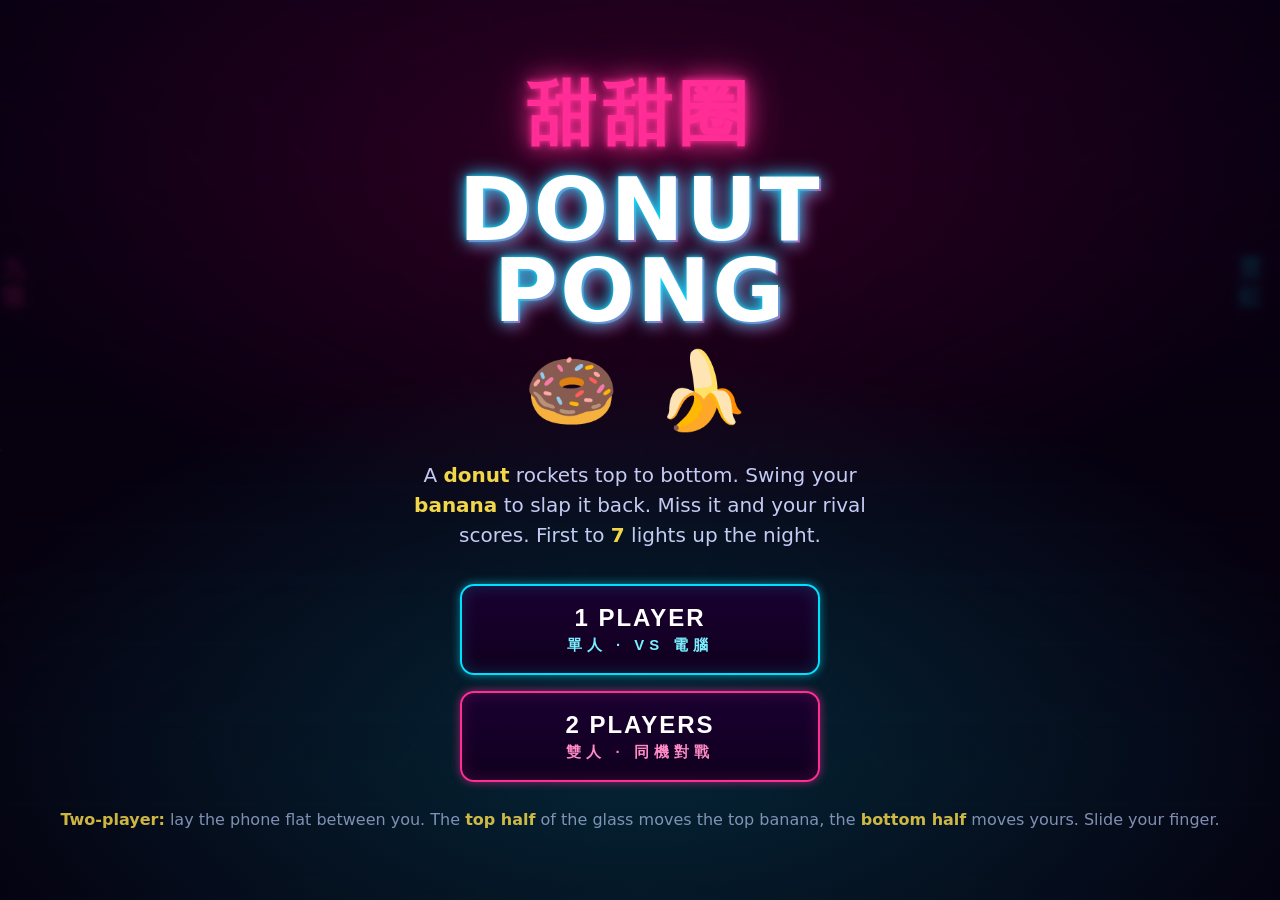
==== donut-pong.html @ 946ae88c "Add Donut Pong: neon two-player vertical Pong with banana paddles A glazed donut bounces top-to-bott" ====
<!DOCTYPE html>
<html lang="en">
<head>
<meta charset="UTF-8">
<meta name="viewport" content="width=device-width, initial-scale=1.0, maximum-scale=1.0, user-scalable=no, viewport-fit=cover">
<meta name="apple-mobile-web-app-capable" content="yes">
<meta name="mobile-web-app-capable" content="yes">
<meta name="theme-color" content="#0a0014">
<title>Donut Pong — 霓虹</title>
<style>
  * { margin: 0; padding: 0; box-sizing: border-box; -webkit-tap-highlight-color: transparent; }
  html, body {
    height: 100%;
    overflow: hidden;
    background: #06000f;
    font-family: "Trebuchet MS", "Segoe UI", system-ui, sans-serif;
    overscroll-behavior: none;
    touch-action: none;
    user-select: none;
    -webkit-user-select: none;
    color: #fdf0ff;
  }
  #wrap { position: fixed; inset: 0; display: flex; align-items: center; justify-content: center; }
  canvas { display: block; width: 100%; height: 100%; touch-action: none; }

  /* CRT scanline + vignette skin over everything */
  #crt {
    pointer-events: none;
    position: fixed; inset: 0; z-index: 5;
    background:
      repeating-linear-gradient(0deg, rgba(0,0,0,0.16) 0px, rgba(0,0,0,0.16) 1px, transparent 2px, transparent 3px),
      radial-gradient(120% 90% at 50% 50%, transparent 55%, rgba(0,0,0,0.55) 100%);
    mix-blend-mode: multiply;
    opacity: 0.7;
  }

  /* Overlay screens */
  .screen {
    position: fixed; inset: 0; z-index: 10;
    display: flex; flex-direction: column; align-items: center; justify-content: center;
    text-align: center; padding: 28px;
    background:
      radial-gradient(80% 60% at 50% 18%, rgba(255,0,128,0.16), transparent 70%),
      radial-gradient(80% 60% at 50% 82%, rgba(0,225,255,0.16), transparent 70%),
      rgba(6,0,15,0.86);
    backdrop-filter: blur(3px);
  }
  .screen.hidden { display: none; }

  .kanji {
    font-size: clamp(34px, 9vw, 70px);
    font-weight: 900;
    letter-spacing: 6px;
    color: #ff2d95;
    text-shadow: 0 0 6px #ff2d95, 0 0 22px #ff2d95, 0 0 44px rgba(255,45,149,0.6);
  }
  .title {
    margin-top: 8px;
    font-size: clamp(40px, 13vw, 88px);
    font-weight: 900; line-height: 0.92; letter-spacing: 2px;
    color: #fff;
    text-shadow:
      0 0 4px #00e1ff, 0 0 18px #00e1ff,
      2px 2px 0 #ff2d95, 4px 4px 18px rgba(255,45,149,0.7);
  }
  .sub {
    margin-top: 20px; max-width: 460px;
    font-size: clamp(15px, 4.4vw, 20px); line-height: 1.5;
    color: #cfd6ff; opacity: 0.95;
  }
  .sub b { color: #ffe14d; font-weight: 700; }
  .emojis { font-size: clamp(40px, 13vw, 76px); margin: 14px 0 4px; letter-spacing: 6px; }

  .btnrow { display: flex; flex-direction: column; gap: 16px; margin-top: 34px; width: min(86vw, 360px); }
  .btn {
    position: relative;
    background: linear-gradient(180deg, #1a0030, #10001f);
    color: #fff;
    border: 2px solid #ff2d95;
    border-radius: 14px;
    padding: 18px 24px;
    font-size: clamp(18px, 5.4vw, 24px);
    font-weight: 800; letter-spacing: 2px; text-transform: uppercase;
    cursor: pointer;
    box-shadow: 0 0 10px rgba(255,45,149,0.55), inset 0 0 16px rgba(255,45,149,0.18);
    transition: transform .06s ease, box-shadow .15s ease;
  }
  .btn .zh { display: block; font-size: 0.62em; letter-spacing: 5px; color: #ff8ac6; margin-top: 4px; font-weight: 700; }
  .btn.cyan { border-color: #00e1ff; box-shadow: 0 0 10px rgba(0,225,255,0.55), inset 0 0 16px rgba(0,225,255,0.18); }
  .btn.cyan .zh { color: #7af0ff; }
  .btn:active { transform: translateY(3px) scale(0.99); }
  .small { margin-top: 26px; font-size: clamp(13px, 3.6vw, 16px); color: #9fb0d8; opacity: 0.8; line-height: 1.5; }
  .small b { color: #ffe14d; }

  .winner { font-size: clamp(48px, 16vw, 110px); font-weight: 900; line-height: 1; }
  .winner.pink { color: #ff2d95; text-shadow: 0 0 6px #ff2d95, 0 0 30px #ff2d95; }
  .winner.cyan { color: #00e1ff; text-shadow: 0 0 6px #00e1ff, 0 0 30px #00e1ff; }
  .label { font-size: clamp(14px, 4vw, 18px); letter-spacing: 4px; text-transform: uppercase; color: #cfd6ff; margin-bottom: 8px; }
</style>
</head>
<body>
<div id="wrap"><canvas id="game"></canvas></div>
<div id="crt"></div>

<!-- Start screen -->
<div id="startScreen" class="screen">
  <div class="kanji">甜甜圈</div>
  <div class="title">DONUT<br>PONG</div>
  <div class="emojis">🍩&nbsp;🍌</div>
  <div class="sub">
    A <b>donut</b> rockets top to bottom. Swing your <b>banana</b> to slap it back.
    Miss it and your rival scores. First to <b>7</b> lights up the night.
  </div>
  <div class="btnrow">
    <button class="btn cyan" id="btnOne">1 Player<span class="zh">單人 · vs 電腦</span></button>
    <button class="btn" id="btnTwo">2 Players<span class="zh">雙人 · 同機對戰</span></button>
  </div>
  <div class="small">
    <b>Two-player:</b> lay the phone flat between you. The <b>top half</b> of the
    glass moves the top banana, the <b>bottom half</b> moves yours. Slide your finger.
  </div>
</div>

<!-- Game over screen -->
<div id="overScreen" class="screen hidden">
  <div class="label" id="overLabel">Winner</div>
  <div class="kanji" id="overKanji">勝</div>
  <div class="winner pink" id="overWinner">P1</div>
  <div class="sub" id="overScore">7 — 3</div>
  <div class="btnrow">
    <button class="btn cyan" id="btnAgain">Rematch<span class="zh">再來一局</span></button>
    <button class="btn" id="btnMenu">Menu<span class="zh">返回</span></button>
  </div>
</div>

<script>
(function () {
  "use strict";

  const canvas = document.getElementById("game");
  const ctx = canvas.getContext("2d");

  const startScreen = document.getElementById("startScreen");
  const overScreen  = document.getElementById("overScreen");
  const btnOne   = document.getElementById("btnOne");
  const btnTwo   = document.getElementById("btnTwo");
  const btnAgain = document.getElementById("btnAgain");
  const btnMenu  = document.getElementById("btnMenu");
  const overLabel  = document.getElementById("overLabel");
  const overKanji  = document.getElementById("overKanji");
  const overWinner = document.getElementById("overWinner");
  const overScore  = document.getElementById("overScore");

  // ---- World ----------------------------------------------------------------
  let W = 0, H = 0, DPR = 1;
  function resize() {
    DPR = Math.min(window.devicePixelRatio || 1, 2.5);
    W = window.innerWidth; H = window.innerHeight;
    canvas.width  = Math.floor(W * DPR);
    canvas.height = Math.floor(H * DPR);
    ctx.setTransform(DPR, 0, 0, DPR, 0, 0);
  }
  window.addEventListener("resize", resize);
  resize();

  const WIN_SCORE = 7;
  // top player = index 0 (cyan), bottom player = index 1 (pink, also human in 1P)
  const TOP = 0, BOT = 1;
  const PINK = "#ff2d95", CYAN = "#00e1ff", GOLD = "#ffe14d";

  let mode = "two";        // "one" (vs CPU) or "two"
  let state = "menu";      // menu | play | point | over
  let scores = [0, 0];

  // Paddle (banana) geometry, in px
  function paddleW() { return Math.max(96, Math.min(W * 0.34, 200)); }
  const PADDLE_THICK = 20;
  const EDGE = 0.085;      // banana center sits this fraction in from each end

  const banana = [
    { x: 0, y: 0, tx: 0 },   // TOP
    { x: 0, y: 0, tx: 0 },   // BOT
  ];

  // Donut
  const donut = { x: 0, y: 0, vx: 0, vy: 0, r: 0, spin: 0, glaze: 0 };

  function donutR() { return Math.max(20, Math.min(W * 0.075, 40)); }

  function resetPositions() {
    banana[TOP].y = H * EDGE;
    banana[BOT].y = H * (1 - EDGE);
    banana[TOP].x = banana[TOP].tx = W / 2;
    banana[BOT].x = banana[BOT].tx = W / 2;
  }

  function serve(towardBottom) {
    donut.r = donutR();
    donut.x = W / 2;
    donut.y = H / 2;
    const speed = Math.min(W, H) * 0.011;
    const ang = (Math.random() * 0.7 - 0.35); // spread off-vertical
    donut.vx = Math.sin(ang) * speed;
    donut.vy = (towardBottom ? 1 : -1) * Math.cos(ang) * speed;
    donut.spin = 0;
    donut.glaze = Math.random() * Math.PI * 2;
  }

  function newGame(m) {
    mode = m;
    scores = [0, 0];
    resetPositions();
    serve(Math.random() < 0.5);
    state = "play";
    startScreen.classList.add("hidden");
    overScreen.classList.add("hidden");
  }

  // ---- Touch: split the glass into two control zones ------------------------
  // Each active touch is bound to the half it began in; that half's banana
  // tracks the touch's x. This is what turns the phone into a 2-player console.
  const owners = { [TOP]: null, [BOT]: null }; // touch identifier per half

  function half(y) { return y < H / 2 ? TOP : BOT; }

  function onStart(e) {
    if (state === "menu" || state === "over") return;
    e.preventDefault();
    for (const t of e.changedTouches) {
      const y = t.clientY;
      let h = half(y);
      // In 1-player mode the top banana is the CPU; route every touch to BOT.
      if (mode === "one") h = BOT;
      if (owners[h] === null) {
        owners[h] = t.identifier;
        banana[h].tx = clampPaddle(t.clientX);
      }
    }
  }
  function onMove(e) {
    if (state === "menu" || state === "over") return;
    e.preventDefault();
    for (const t of e.changedTouches) {
      for (const h of [TOP, BOT]) {
        if (owners[h] === t.identifier) banana[h].tx = clampPaddle(t.clientX);
      }
    }
  }
  function onEnd(e) {
    for (const t of e.changedTouches) {
      for (const h of [TOP, BOT]) {
        if (owners[h] === t.identifier) owners[h] = null;
      }
    }
  }
  function clampPaddle(x) {
    const hw = paddleW() / 2;
    return Math.max(hw, Math.min(W - hw, x));
  }

  canvas.addEventListener("touchstart", onStart, { passive: false });
  canvas.addEventListener("touchmove",  onMove,  { passive: false });
  canvas.addEventListener("touchend",   onEnd,   { passive: false });
  canvas.addEventListener("touchcancel",onEnd,   { passive: false });

  // Mouse fallback (desktop): drag controls the bottom banana.
  let mouseDown = false;
  canvas.addEventListener("mousedown", (e) => {
    if (state !== "play" && state !== "point") return;
    mouseDown = true; banana[BOT].tx = clampPaddle(e.clientX);
  });
  window.addEventListener("mousemove", (e) => {
    if (mouseDown) banana[BOT].tx = clampPaddle(e.clientX);
  });
  window.addEventListener("mouseup", () => { mouseDown = false; });

  // ---- Buttons --------------------------------------------------------------
  btnOne.addEventListener("click", () => newGame("one"));
  btnTwo.addEventListener("click", () => newGame("two"));
  btnAgain.addEventListener("click", () => newGame(mode));
  btnMenu.addEventListener("click", () => {
    state = "menu";
    overScreen.classList.add("hidden");
    startScreen.classList.remove("hidden");
  });

  // ---- Effects --------------------------------------------------------------
  const sparks = [];
  function burst(x, y, color, n) {
    for (let i = 0; i < n; i++) {
      const a = Math.random() * Math.PI * 2;
      const s = 1 + Math.random() * 4;
      sparks.push({ x, y, vx: Math.cos(a) * s, vy: Math.sin(a) * s, life: 1, color });
    }
  }
  let flash = null; // { text, x, y, life, color }
  let shake = 0;

  // ---- Update ---------------------------------------------------------------
  let pointDelay = 0;

  function cpuThink() {
    // Top banana chases the donut when it's heading up; rests near center otherwise.
    const targetX = donut.vy < 0 ? donut.x + donut.vx * 6 : W / 2;
    const ease = 0.085;             // imperfect → beatable
    const jitter = (Math.random() - 0.5) * 6;
    banana[TOP].tx = clampPaddle(banana[TOP].tx + (targetX + jitter - banana[TOP].tx) * ease);
  }

  function reflect(side) {
    const b = banana[side];
    const hw = paddleW() / 2;
    const off = (donut.x - b.x) / hw;          // -1..1 across the banana
    const speed = Math.hypot(donut.vx, donut.vy) * 1.045; // ramp up each volley
    // The banana's curve throws the donut: edges angle it more.
    const angle = off * 0.95;                  // up to ~54° off straight
    const dir = side === TOP ? 1 : -1;         // send away from this banana
    donut.vx = Math.sin(angle) * speed + (b.x - b.lastX || 0) * 0.12;
    donut.vy = dir * Math.abs(Math.cos(angle) * speed);
    const cap = Math.min(W, H) * 0.03;
    const sp = Math.hypot(donut.vx, donut.vy);
    if (sp > cap) { donut.vx *= cap / sp; donut.vy *= cap / sp; }
    burst(donut.x, donut.y, side === TOP ? CYAN : PINK, 16);
    shake = 7;
  }

  function point(scorer) {
    scores[scorer]++;
    const col = scorer === TOP ? CYAN : PINK;
    burst(donut.x, donut.y, col, 40);
    shake = 12;
    if (scores[scorer] >= WIN_SCORE) { gameOver(scorer); return; }
    state = "point";
    pointDelay = 45;
  }

  function gameOver(winner) {
    state = "over";
    const cpuLoss = (mode === "one" && winner === TOP);
    overLabel.textContent = mode === "one"
      ? (winner === BOT ? "You win" : "Computer wins")
      : "Winner";
    overKanji.textContent = "勝";
    overWinner.className = "winner " + (winner === TOP ? "cyan" : "pink");
    overWinner.textContent = mode === "one"
      ? (winner === BOT ? "YOU" : "CPU")
      : (winner === TOP ? "TOP" : "BOTTOM");
    overScore.textContent = scores[BOT] + " — " + scores[TOP];
    overKanji.style.color = winner === TOP ? CYAN : PINK;
    overKanji.style.textShadow = "0 0 6px " + (winner === TOP ? CYAN : PINK) +
      ", 0 0 30px " + (winner === TOP ? CYAN : PINK);
    setTimeout(() => overScreen.classList.remove("hidden"), 350);
  }

  function update() {
    if (mode === "one" && (state === "play" || state === "point")) cpuThink();

    // smooth banana motion toward target
    for (const b of banana) {
      b.lastX = b.x;
      b.x += (b.tx - b.x) * 0.5;
    }

    if (state === "point") {
      if (--pointDelay <= 0) { serve(Math.random() < 0.5); state = "play"; }
    }

    if (state !== "play") return;

    donut.x += donut.vx;
    donut.y += donut.vy;
    donut.spin += donut.vx * 0.02 + 0.04;

    // side walls
    if (donut.x - donut.r < 0) { donut.x = donut.r; donut.vx = Math.abs(donut.vx); burst(0, donut.y, GOLD, 6); }
    if (donut.x + donut.r > W) { donut.x = W - donut.r; donut.vx = -Math.abs(donut.vx); burst(W, donut.y, GOLD, 6); }

    const hw = paddleW() / 2;

    // top banana
    const tb = banana[TOP];
    if (donut.vy < 0 && donut.y - donut.r <= tb.y + PADDLE_THICK / 2 && donut.y > tb.y - PADDLE_THICK) {
      if (Math.abs(donut.x - tb.x) <= hw + donut.r * 0.6) {
        donut.y = tb.y + PADDLE_THICK / 2 + donut.r; reflect(TOP);
      }
    }
    // bottom banana
    const bb = banana[BOT];
    if (donut.vy > 0 && donut.y + donut.r >= bb.y - PADDLE_THICK / 2 && donut.y < bb.y + PADDLE_THICK) {
      if (Math.abs(donut.x - bb.x) <= hw + donut.r * 0.6) {
        donut.y = bb.y - PADDLE_THICK / 2 - donut.r; reflect(BOT);
      }
    }

    // scoring (donut leaves the field)
    if (donut.y - donut.r > H) point(TOP);     // bottom missed → top scores
    else if (donut.y + donut.r < 0) point(BOT); // top missed → bottom scores

    // sparks
    for (let i = sparks.length - 1; i >= 0; i--) {
      const s = sparks[i];
      s.x += s.vx; s.y += s.vy; s.vy += 0.06; s.life -= 0.03;
      if (s.life <= 0) sparks.splice(i, 1);
    }
    if (shake > 0) shake *= 0.85;
    if (shake < 0.3) shake = 0;
  }

  // ---- Draw -----------------------------------------------------------------
  function drawBackground() {
    // deep dusk gradient: magenta up top, cyan down low
    const g = ctx.createLinearGradient(0, 0, 0, H);
    g.addColorStop(0, "#1a0030");
    g.addColorStop(0.5, "#0a0018");
    g.addColorStop(1, "#001824");
    ctx.fillStyle = g; ctx.fillRect(0, 0, W, H);

    // perspective neon grid receding to the horizon at mid-court
    ctx.save();
    ctx.globalAlpha = 0.22;
    ctx.strokeStyle = "#ff2d95"; ctx.lineWidth = 1;
    const midY = H / 2;
    // verticals fanning out from center
    for (let i = -10; i <= 10; i++) {
      ctx.beginPath();
      ctx.moveTo(W / 2 + i * (W / 8), 0);
      ctx.lineTo(W / 2 + i * 22, midY);
      ctx.moveTo(W / 2 + i * (W / 8), H);
      ctx.lineTo(W / 2 + i * 22, midY);
      ctx.stroke();
    }
    ctx.strokeStyle = "#00e1ff";
    for (let i = 1; i <= 8; i++) {
      const f = i / 8;
      const yTop = midY - Math.pow(f, 1.8) * midY;
      const yBot = midY + Math.pow(f, 1.8) * midY;
      ctx.beginPath(); ctx.moveTo(0, yTop); ctx.lineTo(W, yTop); ctx.stroke();
      ctx.beginPath(); ctx.moveTo(0, yBot); ctx.lineTo(W, yBot); ctx.stroke();
    }
    ctx.restore();

    // center "net" line glow
    ctx.save();
    ctx.globalAlpha = 0.6; ctx.strokeStyle = GOLD; ctx.lineWidth = 1.5;
    ctx.setLineDash([2, 14]); ctx.shadowColor = GOLD; ctx.shadowBlur = 10;
    ctx.beginPath(); ctx.moveTo(0, midY); ctx.lineTo(W, midY); ctx.stroke();
    ctx.restore();
    ctx.setLineDash([]);

    // vertical neon signage on the edges (Kowloon flavor)
    drawSign(14, "九龍", PINK);
    drawSign(W - 30, "霓虹", CYAN);
  }

  function drawSign(x, text, color) {
    ctx.save();
    ctx.font = "700 22px 'Trebuchet MS', sans-serif";
    ctx.textAlign = "center"; ctx.textBaseline = "middle";
    ctx.shadowColor = color; ctx.shadowBlur = 14; ctx.fillStyle = color;
    ctx.globalAlpha = 0.85;
    const chars = [...text];
    chars.forEach((c, i) => ctx.fillText(c, x, H * 0.30 + i * 28));
    ctx.restore();
  }

  function drawScores() {
    ctx.save();
    ctx.textAlign = "center"; ctx.textBaseline = "middle";
    // Top score rendered upside-down for the player across the table.
    ctx.save();
    ctx.translate(W / 2, H * 0.36); ctx.rotate(Math.PI);
    neonText(String(scores[TOP]), 0, 0, CYAN, Math.min(W * 0.26, 150));
    ctx.restore();
    // Bottom score, upright.
    neonText(String(scores[BOT]), W / 2, H * 0.64, PINK, Math.min(W * 0.26, 150));
    ctx.restore();
  }

  function neonText(t, x, y, color, size) {
    ctx.save();
    ctx.font = "900 " + size + "px 'Trebuchet MS', sans-serif";
    ctx.textAlign = "center"; ctx.textBaseline = "middle";
    ctx.globalAlpha = 0.18; ctx.fillStyle = color;
    ctx.shadowColor = color; ctx.shadowBlur = 24; ctx.fillText(t, x, y);
    ctx.globalAlpha = 0.9; ctx.lineWidth = 2; ctx.strokeStyle = color;
    ctx.shadowBlur = 16; ctx.strokeText(t, x, y);
    ctx.restore();
  }

  function drawBanana(b, color, faceUp) {
    const hw = paddleW() / 2;
    ctx.save();
    ctx.translate(b.x, b.y);
    // a banana = a fat neon crescent. faceUp: curve opens toward the donut field.
    const bend = faceUp ? -1 : 1;
    ctx.shadowColor = color; ctx.shadowBlur = 22;
    ctx.lineCap = "round";
    // outer glow stroke (banana body)
    ctx.strokeStyle = color; ctx.lineWidth = PADDLE_THICK;
    ctx.beginPath();
    ctx.moveTo(-hw, 0);
    ctx.quadraticCurveTo(0, bend * PADDLE_THICK * 1.5, hw, 0);
    ctx.stroke();
    // bright inner fill (the fruit's pale core)
    ctx.shadowBlur = 0;
    ctx.strokeStyle = "rgba(255,255,255,0.85)"; ctx.lineWidth = PADDLE_THICK * 0.34;
    ctx.beginPath();
    ctx.moveTo(-hw + 6, 0);
    ctx.quadraticCurveTo(0, bend * PADDLE_THICK * 1.3, hw - 6, 0);
    ctx.stroke();
    // little stem nub on one end
    ctx.fillStyle = color; ctx.shadowColor = color; ctx.shadowBlur = 14;
    ctx.beginPath();
    ctx.arc(-hw, 0, PADDLE_THICK * 0.5, 0, Math.PI * 2); ctx.fill();
    ctx.restore();
  }

  function drawDonut() {
    const r = donut.r;
    ctx.save();
    ctx.translate(donut.x, donut.y);
    ctx.rotate(donut.spin);
    // glow
    ctx.shadowColor = "#ff7ad1"; ctx.shadowBlur = 30;
    // dough ring
    ctx.lineWidth = r * 0.85;
    ctx.strokeStyle = "#d98a3c";
    ctx.beginPath(); ctx.arc(0, 0, r * 0.62, 0, Math.PI * 2); ctx.stroke();
    // pink glaze, slightly offset blob edge
    ctx.shadowBlur = 22; ctx.shadowColor = "#ff2d95";
    ctx.lineWidth = r * 0.5;
    ctx.strokeStyle = "#ff5db1";
    ctx.beginPath();
    for (let a = 0; a <= Math.PI * 2 + 0.01; a += Math.PI / 12) {
      const wob = r * 0.62 + Math.sin(a * 3 + donut.glaze) * r * 0.05;
      const px = Math.cos(a) * wob, py = Math.sin(a) * wob;
      if (a === 0) ctx.moveTo(px, py); else ctx.lineTo(px, py);
    }
    ctx.stroke();
    // sprinkles
    ctx.shadowBlur = 0;
    const sprinkleColors = ["#00e1ff", "#ffe14d", "#fff", "#7dff9e"];
    for (let i = 0; i < 9; i++) {
      const a = (i / 9) * Math.PI * 2 + 0.4;
      const rr = r * 0.62 + Math.sin(i * 2) * r * 0.04;
      ctx.save();
      ctx.translate(Math.cos(a) * rr, Math.sin(a) * rr);
      ctx.rotate(a * 2);
      ctx.fillStyle = sprinkleColors[i % sprinkleColors.length];
      ctx.fillRect(-r * 0.04, -r * 0.12, r * 0.08, r * 0.24);
      ctx.restore();
    }
    // hole shadow
    ctx.globalCompositeOperation = "destination-out";
    ctx.beginPath(); ctx.arc(0, 0, r * 0.28, 0, Math.PI * 2); ctx.fill();
    ctx.restore();
  }

  function drawSparks() {
    for (const s of sparks) {
      ctx.save();
      ctx.globalAlpha = Math.max(0, s.life);
      ctx.fillStyle = s.color; ctx.shadowColor = s.color; ctx.shadowBlur = 10;
      ctx.beginPath(); ctx.arc(s.x, s.y, 2.5, 0, Math.PI * 2); ctx.fill();
      ctx.restore();
    }
  }

  function draw() {
    ctx.save();
    if (shake > 0) ctx.translate((Math.random() - 0.5) * shake, (Math.random() - 0.5) * shake);
    drawBackground();
    drawScores();
    drawSparks();
    if (state === "play" || state === "point") {
      drawBanana(banana[TOP], CYAN, true);
      drawBanana(banana[BOT], PINK, false);
      if (state === "play") drawDonut();
    }
    ctx.restore();
  }

  // ---- Loop -----------------------------------------------------------------
  function frame() {
    if (state === "play" || state === "point") update();
    else { // keep sparks alive on menus for ambiance
      for (let i = sparks.length - 1; i >= 0; i--) {
        const s = sparks[i]; s.x += s.vx; s.y += s.vy; s.vy += 0.06; s.life -= 0.03;
        if (s.life <= 0) sparks.splice(i, 1);
      }
    }
    if (state !== "menu") draw();
    else { ctx.save(); drawBackground(); ctx.restore(); }
    requestAnimationFrame(frame);
  }

  resetPositions();
  frame();
})();
</script>
</body>
</html>
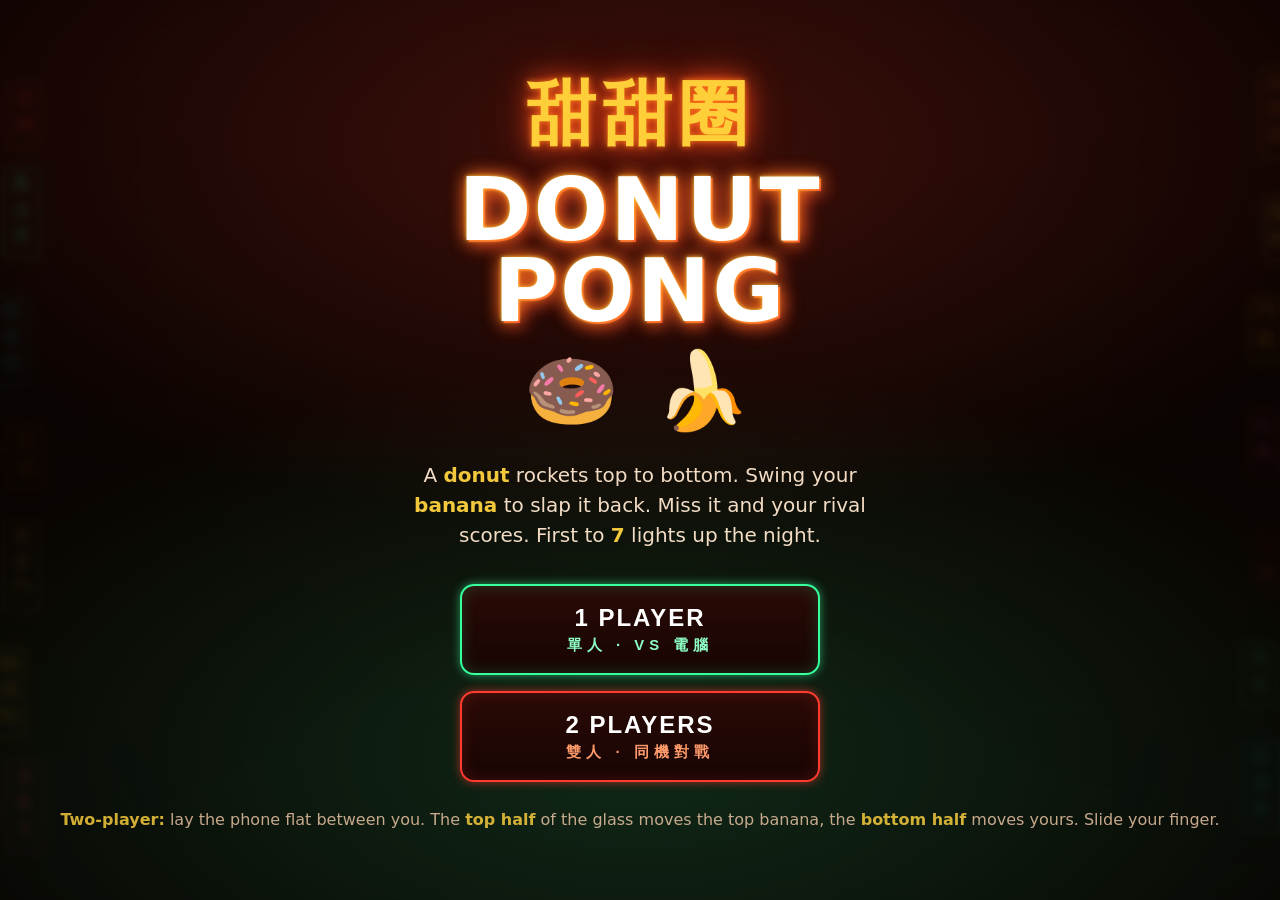
==== commit fa57a601: "Donut Pong: warm Kowloon neon, emoji bananas, CPU that whiffs - Repaint to 1970s Hong Kong palette: " ====
--- a/donut-pong.html
+++ b/donut-pong.html
@@ -12,13 +12,13 @@
   html, body {
     height: 100%;
     overflow: hidden;
-    background: #06000f;
+    background: #0c0402;
     font-family: "Trebuchet MS", "Segoe UI", system-ui, sans-serif;
     overscroll-behavior: none;
     touch-action: none;
     user-select: none;
     -webkit-user-select: none;
-    color: #fdf0ff;
+    color: #fff3e6;
   }
   #wrap { position: fixed; inset: 0; display: flex; align-items: center; justify-content: center; }
   canvas { display: block; width: 100%; height: 100%; touch-action: none; }
@@ -40,9 +40,9 @@
     display: flex; flex-direction: column; align-items: center; justify-content: center;
     text-align: center; padding: 28px;
     background:
-      radial-gradient(80% 60% at 50% 18%, rgba(255,0,128,0.16), transparent 70%),
-      radial-gradient(80% 60% at 50% 82%, rgba(0,225,255,0.16), transparent 70%),
-      rgba(6,0,15,0.86);
+      radial-gradient(85% 60% at 50% 16%, rgba(255,59,47,0.20), transparent 72%),
+      radial-gradient(85% 60% at 50% 84%, rgba(54,255,155,0.14), transparent 72%),
+      rgba(10,4,2,0.88);
     backdrop-filter: blur(3px);
   }
   .screen.hidden { display: none; }
@@ -51,8 +51,8 @@
     font-size: clamp(34px, 9vw, 70px);
     font-weight: 900;
     letter-spacing: 6px;
-    color: #ff2d95;
-    text-shadow: 0 0 6px #ff2d95, 0 0 22px #ff2d95, 0 0 44px rgba(255,45,149,0.6);
+    color: #ffcf3a;
+    text-shadow: 0 0 6px #ff7a1a, 0 0 22px #ff4d1a, 0 0 44px rgba(255,60,20,0.6);
   }
   .title {
     margin-top: 8px;
@@ -60,42 +60,42 @@
     font-weight: 900; line-height: 0.92; letter-spacing: 2px;
     color: #fff;
     text-shadow:
-      0 0 4px #00e1ff, 0 0 18px #00e1ff,
-      2px 2px 0 #ff2d95, 4px 4px 18px rgba(255,45,149,0.7);
+      0 0 4px #ffd23f, 0 0 18px #ff7a1a,
+      2px 2px 0 #ff3b2f, 4px 4px 20px rgba(255,59,47,0.75);
   }
   .sub {
     margin-top: 20px; max-width: 460px;
     font-size: clamp(15px, 4.4vw, 20px); line-height: 1.5;
-    color: #cfd6ff; opacity: 0.95;
-  }
-  .sub b { color: #ffe14d; font-weight: 700; }
+    color: #ffe7cf; opacity: 0.95;
+  }
+  .sub b { color: #ffd23f; font-weight: 700; }
   .emojis { font-size: clamp(40px, 13vw, 76px); margin: 14px 0 4px; letter-spacing: 6px; }
 
   .btnrow { display: flex; flex-direction: column; gap: 16px; margin-top: 34px; width: min(86vw, 360px); }
   .btn {
     position: relative;
-    background: linear-gradient(180deg, #1a0030, #10001f);
+    background: linear-gradient(180deg, #2a0a06, #170503);
     color: #fff;
-    border: 2px solid #ff2d95;
+    border: 2px solid #ff3b2f;
     border-radius: 14px;
     padding: 18px 24px;
     font-size: clamp(18px, 5.4vw, 24px);
     font-weight: 800; letter-spacing: 2px; text-transform: uppercase;
     cursor: pointer;
-    box-shadow: 0 0 10px rgba(255,45,149,0.55), inset 0 0 16px rgba(255,45,149,0.18);
+    box-shadow: 0 0 10px rgba(255,59,47,0.6), inset 0 0 16px rgba(255,59,47,0.18);
     transition: transform .06s ease, box-shadow .15s ease;
   }
-  .btn .zh { display: block; font-size: 0.62em; letter-spacing: 5px; color: #ff8ac6; margin-top: 4px; font-weight: 700; }
-  .btn.cyan { border-color: #00e1ff; box-shadow: 0 0 10px rgba(0,225,255,0.55), inset 0 0 16px rgba(0,225,255,0.18); }
-  .btn.cyan .zh { color: #7af0ff; }
+  .btn .zh { display: block; font-size: 0.62em; letter-spacing: 5px; color: #ff9b6b; margin-top: 4px; font-weight: 700; }
+  .btn.cyan { border-color: #36ff9b; box-shadow: 0 0 10px rgba(54,255,155,0.55), inset 0 0 16px rgba(54,255,155,0.18); }
+  .btn.cyan .zh { color: #8effc6; }
   .btn:active { transform: translateY(3px) scale(0.99); }
-  .small { margin-top: 26px; font-size: clamp(13px, 3.6vw, 16px); color: #9fb0d8; opacity: 0.8; line-height: 1.5; }
-  .small b { color: #ffe14d; }
+  .small { margin-top: 26px; font-size: clamp(13px, 3.6vw, 16px); color: #f0c9a8; opacity: 0.82; line-height: 1.5; }
+  .small b { color: #ffd23f; }
 
   .winner { font-size: clamp(48px, 16vw, 110px); font-weight: 900; line-height: 1; }
-  .winner.pink { color: #ff2d95; text-shadow: 0 0 6px #ff2d95, 0 0 30px #ff2d95; }
-  .winner.cyan { color: #00e1ff; text-shadow: 0 0 6px #00e1ff, 0 0 30px #00e1ff; }
-  .label { font-size: clamp(14px, 4vw, 18px); letter-spacing: 4px; text-transform: uppercase; color: #cfd6ff; margin-bottom: 8px; }
+  .winner.pink { color: #36ff9b; text-shadow: 0 0 6px #36ff9b, 0 0 30px #36ff9b; }
+  .winner.cyan { color: #ff3b2f; text-shadow: 0 0 6px #ff3b2f, 0 0 30px #ff3b2f; }
+  .label { font-size: clamp(14px, 4vw, 18px); letter-spacing: 4px; text-transform: uppercase; color: #ffe7cf; margin-bottom: 8px; }
 </style>
 </head>
 <body>
@@ -164,9 +164,9 @@
   resize();
 
   const WIN_SCORE = 7;
-  // top player = index 0 (cyan), bottom player = index 1 (pink, also human in 1P)
+  // top player = index 0 (neon red), bottom player = index 1 (jade green, human in 1P)
   const TOP = 0, BOT = 1;
-  const PINK = "#ff2d95", CYAN = "#00e1ff", GOLD = "#ffe14d";
+  const TOPN = "#ff3b2f", BOTN = "#36ff9b", GOLD = "#ffc23a";
 
   let mode = "two";        // "one" (vs CPU) or "two"
   let state = "menu";      // menu | play | point | over
@@ -299,12 +299,35 @@
   // ---- Update ---------------------------------------------------------------
   let pointDelay = 0;
 
+  // The CPU re-decides once per incoming volley. Sometimes it commits to a
+  // genuine whiff — wrong spot or just too slow — so it really does drop points.
+  const cpu = { decided: false, willMiss: false, aim: 0, ease: 0.1 };
+
   function cpuThink() {
-    // Top banana chases the donut when it's heading up; rests near center otherwise.
-    const targetX = donut.vy < 0 ? donut.x + donut.vx * 6 : W / 2;
-    const ease = 0.085;             // imperfect → beatable
-    const jitter = (Math.random() - 0.5) * 6;
-    banana[TOP].tx = clampPaddle(banana[TOP].tx + (targetX + jitter - banana[TOP].tx) * ease);
+    if (donut.vy < 0) {
+      // donut is climbing toward the CPU — plan this return
+      if (!cpu.decided) {
+        cpu.decided = true;
+        cpu.willMiss = Math.random() < 0.28;   // ~1 in 4 volleys it blows
+        if (cpu.willMiss) {
+          // aim a full paddle-width off, and react sluggishly so it can't recover
+          const hw = paddleW();
+          cpu.aim = donut.x + (Math.random() < 0.5 ? -1 : 1) * hw * (1 + Math.random());
+          cpu.ease = 0.045;
+        } else {
+          cpu.aim = donut.x;                    // honest read, tiny lead added below
+          cpu.ease = 0.11 + Math.random() * 0.03;
+        }
+      }
+      const lead = cpu.willMiss ? 0 : donut.vx * 5;
+      const jitter = (Math.random() - 0.5) * 5;
+      banana[TOP].tx = clampPaddle(
+        banana[TOP].tx + (cpu.aim + lead + jitter - banana[TOP].tx) * cpu.ease);
+    } else {
+      // donut heading away — drift back toward center and arm the next decision
+      cpu.decided = false;
+      banana[TOP].tx = clampPaddle(banana[TOP].tx + (W / 2 - banana[TOP].tx) * 0.05);
+    }
   }
 
   function reflect(side) {
@@ -320,13 +343,13 @@
     const cap = Math.min(W, H) * 0.03;
     const sp = Math.hypot(donut.vx, donut.vy);
     if (sp > cap) { donut.vx *= cap / sp; donut.vy *= cap / sp; }
-    burst(donut.x, donut.y, side === TOP ? CYAN : PINK, 16);
+    burst(donut.x, donut.y, side === TOP ? TOPN : BOTN, 16);
     shake = 7;
   }
 
   function point(scorer) {
     scores[scorer]++;
-    const col = scorer === TOP ? CYAN : PINK;
+    const col = scorer === TOP ? TOPN : BOTN;
     burst(donut.x, donut.y, col, 40);
     shake = 12;
     if (scores[scorer] >= WIN_SCORE) { gameOver(scorer); return; }
@@ -346,9 +369,9 @@
       ? (winner === BOT ? "YOU" : "CPU")
       : (winner === TOP ? "TOP" : "BOTTOM");
     overScore.textContent = scores[BOT] + " — " + scores[TOP];
-    overKanji.style.color = winner === TOP ? CYAN : PINK;
-    overKanji.style.textShadow = "0 0 6px " + (winner === TOP ? CYAN : PINK) +
-      ", 0 0 30px " + (winner === TOP ? CYAN : PINK);
+    overKanji.style.color = winner === TOP ? TOPN : BOTN;
+    overKanji.style.textShadow = "0 0 6px " + (winner === TOP ? TOPN : BOTN) +
+      ", 0 0 30px " + (winner === TOP ? TOPN : BOTN);
     setTimeout(() => overScreen.classList.remove("hidden"), 350);
   }
 
@@ -407,37 +430,61 @@
   }
 
   // ---- Draw -----------------------------------------------------------------
+  // Warm Kowloon-at-night palette: red/gold dominant, jade + pink accents.
+  const SIGN_COLORS = ["#ff2f24", "#ffb01f", "#ff7a1a", "#36ff9b", "#ff4d8d", "#ffd23f", "#19e0d6"];
+  const SIGN_CHARS  = "龍鳳樂茶酒麵金發福香港夜燈龍門蛇王粥粉".split("");
+  const trails = [];   // long-exposure traffic streaks
+  let bgT = 0;
+
+  function seeded(i) { const v = Math.sin(i * 127.1 + 0.7) * 43758.5; return v - Math.floor(v); }
+
   function drawBackground() {
-    // deep dusk gradient: magenta up top, cyan down low
+    bgT += 0.016;
+    // smoggy warm night: red haze up top, jade haze down low, near-black core
     const g = ctx.createLinearGradient(0, 0, 0, H);
-    g.addColorStop(0, "#1a0030");
-    g.addColorStop(0.5, "#0a0018");
-    g.addColorStop(1, "#001824");
+    g.addColorStop(0,    "#2c0805");
+    g.addColorStop(0.42, "#0d0402");
+    g.addColorStop(0.58, "#070603");
+    g.addColorStop(1,    "#03140c");
     ctx.fillStyle = g; ctx.fillRect(0, 0, W, H);
 
-    // perspective neon grid receding to the horizon at mid-court
-    ctx.save();
-    ctx.globalAlpha = 0.22;
-    ctx.strokeStyle = "#ff2d95"; ctx.lineWidth = 1;
     const midY = H / 2;
-    // verticals fanning out from center
-    for (let i = -10; i <= 10; i++) {
-      ctx.beginPath();
-      ctx.moveTo(W / 2 + i * (W / 8), 0);
-      ctx.lineTo(W / 2 + i * 22, midY);
-      ctx.moveTo(W / 2 + i * (W / 8), H);
-      ctx.lineTo(W / 2 + i * 22, midY);
-      ctx.stroke();
-    }
-    ctx.strokeStyle = "#00e1ff";
-    for (let i = 1; i <= 8; i++) {
-      const f = i / 8;
-      const yTop = midY - Math.pow(f, 1.8) * midY;
-      const yBot = midY + Math.pow(f, 1.8) * midY;
-      ctx.beginPath(); ctx.moveTo(0, yTop); ctx.lineTo(W, yTop); ctx.stroke();
-      ctx.beginPath(); ctx.moveTo(0, yBot); ctx.lineTo(W, yBot); ctx.stroke();
-    }
-    ctx.restore();
+    // hazy neon glow hanging over the street
+    let halo = ctx.createRadialGradient(W * 0.5, midY, 0, W * 0.5, midY, Math.max(W, H) * 0.55);
+    halo.addColorStop(0, "rgba(255,140,40,0.10)");
+    halo.addColorStop(1, "rgba(255,140,40,0)");
+    ctx.fillStyle = halo; ctx.fillRect(0, 0, W, H);
+
+    // traffic light-trails sweeping across the wet street
+    if (trails.length === 0) {
+      for (let i = 0; i < 7; i++) {
+        trails.push({
+          y: H * (0.12 + seeded(i) * 0.76),
+          x: seeded(i + 9) * W,
+          sp: (seeded(i + 3) < 0.5 ? 1 : -1) * (1.4 + seeded(i + 5) * 2.6),
+          len: 70 + seeded(i + 7) * 160,
+          col: seeded(i + 2) < 0.5 ? "#ff5a2a" : "#ffd23f",
+          a: 0.05 + seeded(i + 4) * 0.10,
+        });
+      }
+    }
+    ctx.save();
+    ctx.globalCompositeOperation = "lighter";
+    for (const t of trails) {
+      t.x += t.sp;
+      if (t.x > W + t.len) t.x = -t.len;
+      if (t.x < -t.len) t.x = W + t.len;
+      const dir = Math.sign(t.sp);
+      const lg = ctx.createLinearGradient(t.x, 0, t.x - dir * t.len, 0);
+      lg.addColorStop(0, t.col); lg.addColorStop(1, "rgba(0,0,0,0)");
+      ctx.globalAlpha = t.a; ctx.strokeStyle = lg; ctx.lineWidth = 2.5;
+      ctx.beginPath(); ctx.moveTo(t.x, t.y); ctx.lineTo(t.x - dir * t.len, t.y); ctx.stroke();
+    }
+    ctx.restore();
+
+    // dense stacked neon signage crammed down both edges
+    drawSignColumn(true);
+    drawSignColumn(false);
 
     // center "net" line glow
     ctx.save();
@@ -446,21 +493,46 @@
     ctx.beginPath(); ctx.moveTo(0, midY); ctx.lineTo(W, midY); ctx.stroke();
     ctx.restore();
     ctx.setLineDash([]);
-
-    // vertical neon signage on the edges (Kowloon flavor)
-    drawSign(14, "九龍", PINK);
-    drawSign(W - 30, "霓虹", CYAN);
-  }
-
-  function drawSign(x, text, color) {
-    ctx.save();
-    ctx.font = "700 22px 'Trebuchet MS', sans-serif";
+  }
+
+  // A column of glowing sign-boards marching down one edge, jutting inward.
+  function drawSignColumn(leftSide) {
+    ctx.save();
     ctx.textAlign = "center"; ctx.textBaseline = "middle";
-    ctx.shadowColor = color; ctx.shadowBlur = 14; ctx.fillStyle = color;
-    ctx.globalAlpha = 0.85;
-    const chars = [...text];
-    chars.forEach((c, i) => ctx.fillText(c, x, H * 0.30 + i * 28));
-    ctx.restore();
+    const n = 7;
+    for (let k = 0; k < n; k++) {
+      const idx = leftSide ? k : k + 31;
+      const cy = H * 0.05 + (H * 0.9) * (k + 0.5) / n + (seeded(idx) - 0.5) * 24;
+      const rows = 2 + Math.floor(seeded(idx + 1) * 2);     // chars stacked per board
+      const cw = 26 + seeded(idx + 2) * 12;                 // board width
+      const ch = rows * 26 + 12;                            // board height
+      const reach = cw * (0.5 + seeded(idx + 5) * 0.7);     // how far it juts inward
+      const cx = leftSide ? -cw * 0.5 + reach : W + cw * 0.5 - reach;
+      const col = SIGN_COLORS[(idx * 3) % SIGN_COLORS.length];
+      const flick = 0.55 + 0.45 * (0.5 + 0.5 * Math.sin(bgT * (2 + seeded(idx) * 6) + idx));
+      ctx.globalAlpha = 0.5 * flick;
+      // board outline
+      ctx.shadowColor = col; ctx.shadowBlur = 14; ctx.strokeStyle = col; ctx.lineWidth = 2;
+      roundRect(cx - cw / 2, cy - ch / 2, cw, ch, 5); ctx.stroke();
+      // stacked characters
+      ctx.fillStyle = col; ctx.shadowBlur = 10;
+      ctx.font = "700 19px 'Trebuchet MS', sans-serif";
+      for (let r = 0; r < rows; r++) {
+        const c = SIGN_CHARS[(idx + r * 5) % SIGN_CHARS.length];
+        ctx.fillText(c, cx, cy - ch / 2 + 17 + r * 26);
+      }
+    }
+    ctx.restore();
+  }
+
+  function roundRect(x, y, w, h, r) {
+    ctx.beginPath();
+    ctx.moveTo(x + r, y);
+    ctx.arcTo(x + w, y, x + w, y + h, r);
+    ctx.arcTo(x + w, y + h, x, y + h, r);
+    ctx.arcTo(x, y + h, x, y, r);
+    ctx.arcTo(x, y, x + w, y, r);
+    ctx.closePath();
   }
 
   function drawScores() {
@@ -469,10 +541,10 @@
     // Top score rendered upside-down for the player across the table.
     ctx.save();
     ctx.translate(W / 2, H * 0.36); ctx.rotate(Math.PI);
-    neonText(String(scores[TOP]), 0, 0, CYAN, Math.min(W * 0.26, 150));
+    neonText(String(scores[TOP]), 0, 0, TOPN, Math.min(W * 0.26, 150));
     ctx.restore();
     // Bottom score, upright.
-    neonText(String(scores[BOT]), W / 2, H * 0.64, PINK, Math.min(W * 0.26, 150));
+    neonText(String(scores[BOT]), W / 2, H * 0.64, BOTN, Math.min(W * 0.26, 150));
     ctx.restore();
   }
 
@@ -488,30 +560,33 @@
   }
 
   function drawBanana(b, color, faceUp) {
-    const hw = paddleW() / 2;
+    const w = paddleW();
+    const swing = (b.x - (b.lastX ?? b.x)) * 0.04; // lean into the swing
     ctx.save();
     ctx.translate(b.x, b.y);
-    // a banana = a fat neon crescent. faceUp: curve opens toward the donut field.
-    const bend = faceUp ? -1 : 1;
+    // neon hit-bar behind the fruit so the paddle reads from across the room
     ctx.shadowColor = color; ctx.shadowBlur = 22;
-    ctx.lineCap = "round";
-    // outer glow stroke (banana body)
-    ctx.strokeStyle = color; ctx.lineWidth = PADDLE_THICK;
-    ctx.beginPath();
-    ctx.moveTo(-hw, 0);
-    ctx.quadraticCurveTo(0, bend * PADDLE_THICK * 1.5, hw, 0);
-    ctx.stroke();
-    // bright inner fill (the fruit's pale core)
-    ctx.shadowBlur = 0;
-    ctx.strokeStyle = "rgba(255,255,255,0.85)"; ctx.lineWidth = PADDLE_THICK * 0.34;
-    ctx.beginPath();
-    ctx.moveTo(-hw + 6, 0);
-    ctx.quadraticCurveTo(0, bend * PADDLE_THICK * 1.3, hw - 6, 0);
-    ctx.stroke();
-    // little stem nub on one end
-    ctx.fillStyle = color; ctx.shadowColor = color; ctx.shadowBlur = 14;
-    ctx.beginPath();
-    ctx.arc(-hw, 0, PADDLE_THICK * 0.5, 0, Math.PI * 2); ctx.fill();
+    ctx.fillStyle = color; ctx.globalAlpha = 0.9;
+    roundRect(-w / 2, -PADDLE_THICK * 0.34, w, PADDLE_THICK * 0.68, PADDLE_THICK * 0.34);
+    ctx.fill();
+    ctx.globalAlpha = 0.35; ctx.fillStyle = "rgba(255,255,255,0.9)"; ctx.shadowBlur = 0;
+    roundRect(-w / 2 + 5, -2, w - 10, 4, 2); ctx.fill();
+    ctx.restore();
+
+    // the actual 🍌 emoji, stretched into a flat paddle and tinted by its glow.
+    ctx.save();
+    ctx.translate(b.x, b.y);
+    ctx.rotate(swing);
+    if (faceUp) ctx.scale(1, -1);            // top banana curves toward the field
+    const fs = w * 0.62;
+    ctx.font = fs + "px 'Apple Color Emoji','Segoe UI Emoji','Noto Color Emoji',sans-serif";
+    ctx.textAlign = "center"; ctx.textBaseline = "middle";
+    ctx.shadowColor = color; ctx.shadowBlur = 26;
+    // overlay a row of bananas so one wide paddle reads as banana, not a dot
+    ctx.scale(1.0, 0.92);
+    ctx.fillText("🍌", -w * 0.24, 0);
+    ctx.fillText("🍌",  0,        0);
+    ctx.fillText("🍌",  w * 0.24, 0);
     ctx.restore();
   }
 
@@ -573,8 +648,8 @@
     drawScores();
     drawSparks();
     if (state === "play" || state === "point") {
-      drawBanana(banana[TOP], CYAN, true);
-      drawBanana(banana[BOT], PINK, false);
+      drawBanana(banana[TOP], TOPN, true);
+      drawBanana(banana[BOT], BOTN, false);
       if (state === "play") drawDonut();
     }
     ctx.restore();
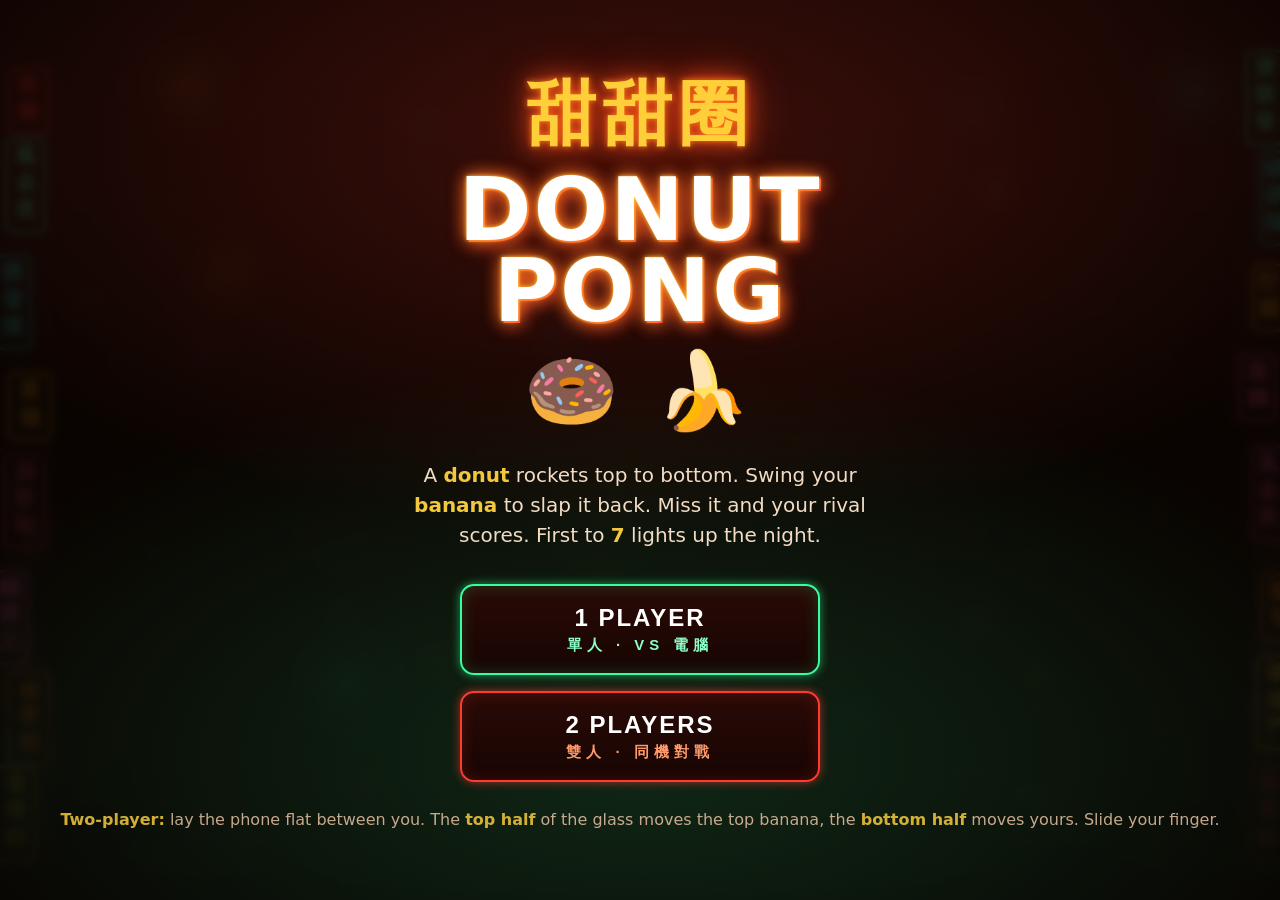
==== commit 2787048e: "Donut Pong: dimensional render pass — glossy donut, shaded banana, bokeh street Push the procedural " ====
--- a/donut-pong.html
+++ b/donut-pong.html
@@ -153,13 +153,17 @@
 
   // ---- World ----------------------------------------------------------------
   let W = 0, H = 0, DPR = 1;
+  const bg = document.createElement("canvas");   // pre-rendered scene (built on resize)
+  const bgx = bg.getContext("2d");
   function resize() {
     DPR = Math.min(window.devicePixelRatio || 1, 2.5);
     W = window.innerWidth; H = window.innerHeight;
     canvas.width  = Math.floor(W * DPR);
     canvas.height = Math.floor(H * DPR);
     ctx.setTransform(DPR, 0, 0, DPR, 0, 0);
-  }
+    if (W && H && bgReady) buildBackground();
+  }
+  let bgReady = false;
   window.addEventListener("resize", resize);
   resize();
 
@@ -431,40 +435,135 @@
 
   // ---- Draw -----------------------------------------------------------------
   // Warm Kowloon-at-night palette: red/gold dominant, jade + pink accents.
-  const SIGN_COLORS = ["#ff2f24", "#ffb01f", "#ff7a1a", "#36ff9b", "#ff4d8d", "#ffd23f", "#19e0d6"];
-  const SIGN_CHARS  = "龍鳳樂茶酒麵金發福香港夜燈龍門蛇王粥粉".split("");
+  const SIGN_COLORS = ["#ff2f24", "#ffb01f", "#ff7a1a", "#36ff9b", "#ff4d8d", "#ffd23f", "#19e0d6", "#ff5db1"];
+  const SIGN_CHARS  = "龍鳳樂茶酒麵金發福香港夜燈門蛇王粥粉珠寶錶行".split("");
   const trails = [];   // long-exposure traffic streaks
   let bgT = 0;
 
   function seeded(i) { const v = Math.sin(i * 127.1 + 0.7) * 43758.5; return v - Math.floor(v); }
 
+  // Pre-render the deep, soft-focus street ONCE into an offscreen canvas. The
+  // bokeh (out-of-focus light blobs) + wet-ground reflection are what read as
+  // "photographic depth," and baking them keeps the frame loop cheap.
+  function buildBackground() {
+    bg.width = Math.floor(W * DPR); bg.height = Math.floor(H * DPR);
+    bgx.setTransform(DPR, 0, 0, DPR, 0, 0);
+    bgx.clearRect(0, 0, W, H);
+
+    // smoggy warm night gradient
+    const g = bgx.createLinearGradient(0, 0, 0, H);
+    g.addColorStop(0,    "#240a06");
+    g.addColorStop(0.42, "#0b0402");
+    g.addColorStop(0.58, "#060503");
+    g.addColorStop(1,    "#02100a");
+    bgx.fillStyle = g; bgx.fillRect(0, 0, W, H);
+
+    const horizon = H * 0.5;
+
+    // ---- far layer: heavy bokeh (very blurred light blobs) ----
+    paintBokeh(bgx, 34, 22, 0.10, 0.30, horizon);
+    // ---- mid layer: blurred neon signboards down the edges ----
+    paintSigns(bgx, true);
+    paintSigns(bgx, false);
+    // ---- near layer: a few big soft bokeh discs catching the lens ----
+    paintBokeh(bgx, 9, 46, 0.12, 0.22, horizon);
+
+    // hazy glow hanging over the court
+    const halo = bgx.createRadialGradient(W * 0.5, horizon, 0, W * 0.5, horizon, Math.max(W, H) * 0.6);
+    halo.addColorStop(0, "rgba(255,150,60,0.10)");
+    halo.addColorStop(1, "rgba(255,150,60,0)");
+    bgx.fillStyle = halo; bgx.fillRect(0, 0, W, H);
+
+    // ---- wet-ground reflection: mirror the lower third, smeared vertically ----
+    bgx.save();
+    bgx.globalAlpha = 0.22;
+    bgx.translate(0, H);
+    bgx.scale(1, -0.5);
+    bgx.filter = "blur(3px)";
+    bgx.drawImage(bg, 0, 0, W * DPR, H * DPR, 0, 0, W, H);
+    bgx.restore();
+    bgx.filter = "none";
+    // darken the very bottom so the reflection fades into wet asphalt
+    const wet = bgx.createLinearGradient(0, H * 0.72, 0, H);
+    wet.addColorStop(0, "rgba(0,0,0,0)");
+    wet.addColorStop(1, "rgba(0,0,0,0.55)");
+    bgx.fillStyle = wet; bgx.fillRect(0, H * 0.72, W, H * 0.28);
+
+    bgReady = true;
+  }
+
+  function paintBokeh(c, count, size, aMin, aMax, horizon) {
+    c.save();
+    c.filter = "blur(" + Math.round(size * 0.5) + "px)";
+    c.globalCompositeOperation = "lighter";
+    for (let i = 0; i < count; i++) {
+      const x = seeded(i * 2.3 + 1) * W;
+      // cluster blobs toward the horizon for depth
+      const y = horizon + (seeded(i * 3.1 + 2) - 0.5) * H * 0.9;
+      const r = size * (0.4 + seeded(i * 1.7 + 3));
+      const col = SIGN_COLORS[Math.floor(seeded(i * 5.9 + 4) * SIGN_COLORS.length)];
+      const a = aMin + seeded(i * 4.2 + 5) * (aMax - aMin);
+      const rg = c.createRadialGradient(x, y, 0, x, y, r);
+      rg.addColorStop(0, hexA(col, a));
+      rg.addColorStop(0.6, hexA(col, a * 0.4));
+      rg.addColorStop(1, hexA(col, 0));
+      c.fillStyle = rg;
+      c.beginPath(); c.arc(x, y, r, 0, Math.PI * 2); c.fill();
+    }
+    c.restore();
+  }
+
+  function hexA(hex, a) {
+    const n = parseInt(hex.slice(1), 16);
+    return "rgba(" + (n >> 16 & 255) + "," + (n >> 8 & 255) + "," + (n & 255) + "," + a.toFixed(3) + ")";
+  }
+
+  // Slightly soft, glowing signboards jutting in from one edge — the mid-focus layer.
+  function paintSigns(c, leftSide) {
+    c.save();
+    c.textAlign = "center"; c.textBaseline = "middle";
+    c.filter = "blur(0.6px)";
+    const n = 8;
+    for (let k = 0; k < n; k++) {
+      const idx = leftSide ? k : k + 41;
+      const cy = H * 0.04 + (H * 0.92) * (k + 0.5) / n + (seeded(idx) - 0.5) * 26;
+      const rows = 2 + Math.floor(seeded(idx + 1) * 2);
+      const cw = 28 + seeded(idx + 2) * 14;
+      const ch = rows * 27 + 12;
+      const reach = cw * (0.45 + seeded(idx + 5) * 0.8);
+      const cx = leftSide ? -cw * 0.5 + reach : W + cw * 0.5 - reach;
+      const col = SIGN_COLORS[(idx * 3) % SIGN_COLORS.length];
+      // dark backing board
+      c.globalAlpha = 0.5; c.fillStyle = "rgba(0,0,0,0.55)"; c.shadowBlur = 0;
+      roundRectC(c, cx - cw / 2, cy - ch / 2, cw, ch, 6); c.fill();
+      // glowing tube outline + chars
+      c.globalAlpha = 0.92; c.shadowColor = col; c.shadowBlur = 16;
+      c.strokeStyle = col; c.lineWidth = 2;
+      roundRectC(c, cx - cw / 2, cy - ch / 2, cw, ch, 6); c.stroke();
+      c.fillStyle = col; c.shadowBlur = 12;
+      c.font = "700 20px 'Trebuchet MS', sans-serif";
+      for (let r = 0; r < rows; r++) {
+        c.fillText(SIGN_CHARS[(idx + r * 5) % SIGN_CHARS.length], cx, cy - ch / 2 + 18 + r * 27);
+      }
+    }
+    c.restore();
+  }
+
   function drawBackground() {
     bgT += 0.016;
-    // smoggy warm night: red haze up top, jade haze down low, near-black core
-    const g = ctx.createLinearGradient(0, 0, 0, H);
-    g.addColorStop(0,    "#2c0805");
-    g.addColorStop(0.42, "#0d0402");
-    g.addColorStop(0.58, "#070603");
-    g.addColorStop(1,    "#03140c");
-    ctx.fillStyle = g; ctx.fillRect(0, 0, W, H);
+    ctx.drawImage(bg, 0, 0, W * DPR, H * DPR, 0, 0, W, H);
 
     const midY = H / 2;
-    // hazy neon glow hanging over the street
-    let halo = ctx.createRadialGradient(W * 0.5, midY, 0, W * 0.5, midY, Math.max(W, H) * 0.55);
-    halo.addColorStop(0, "rgba(255,140,40,0.10)");
-    halo.addColorStop(1, "rgba(255,140,40,0)");
-    ctx.fillStyle = halo; ctx.fillRect(0, 0, W, H);
-
-    // traffic light-trails sweeping across the wet street
+    // animated traffic light-trails sweeping across the wet street
     if (trails.length === 0) {
       for (let i = 0; i < 7; i++) {
         trails.push({
           y: H * (0.12 + seeded(i) * 0.76),
           x: seeded(i + 9) * W,
           sp: (seeded(i + 3) < 0.5 ? 1 : -1) * (1.4 + seeded(i + 5) * 2.6),
-          len: 70 + seeded(i + 7) * 160,
+          len: 80 + seeded(i + 7) * 180,
           col: seeded(i + 2) < 0.5 ? "#ff5a2a" : "#ffd23f",
-          a: 0.05 + seeded(i + 4) * 0.10,
+          a: 0.06 + seeded(i + 4) * 0.12,
         });
       }
     }
@@ -482,10 +581,6 @@
     }
     ctx.restore();
 
-    // dense stacked neon signage crammed down both edges
-    drawSignColumn(true);
-    drawSignColumn(false);
-
     // center "net" line glow
     ctx.save();
     ctx.globalAlpha = 0.6; ctx.strokeStyle = GOLD; ctx.lineWidth = 1.5;
@@ -495,44 +590,14 @@
     ctx.setLineDash([]);
   }
 
-  // A column of glowing sign-boards marching down one edge, jutting inward.
-  function drawSignColumn(leftSide) {
-    ctx.save();
-    ctx.textAlign = "center"; ctx.textBaseline = "middle";
-    const n = 7;
-    for (let k = 0; k < n; k++) {
-      const idx = leftSide ? k : k + 31;
-      const cy = H * 0.05 + (H * 0.9) * (k + 0.5) / n + (seeded(idx) - 0.5) * 24;
-      const rows = 2 + Math.floor(seeded(idx + 1) * 2);     // chars stacked per board
-      const cw = 26 + seeded(idx + 2) * 12;                 // board width
-      const ch = rows * 26 + 12;                            // board height
-      const reach = cw * (0.5 + seeded(idx + 5) * 0.7);     // how far it juts inward
-      const cx = leftSide ? -cw * 0.5 + reach : W + cw * 0.5 - reach;
-      const col = SIGN_COLORS[(idx * 3) % SIGN_COLORS.length];
-      const flick = 0.55 + 0.45 * (0.5 + 0.5 * Math.sin(bgT * (2 + seeded(idx) * 6) + idx));
-      ctx.globalAlpha = 0.5 * flick;
-      // board outline
-      ctx.shadowColor = col; ctx.shadowBlur = 14; ctx.strokeStyle = col; ctx.lineWidth = 2;
-      roundRect(cx - cw / 2, cy - ch / 2, cw, ch, 5); ctx.stroke();
-      // stacked characters
-      ctx.fillStyle = col; ctx.shadowBlur = 10;
-      ctx.font = "700 19px 'Trebuchet MS', sans-serif";
-      for (let r = 0; r < rows; r++) {
-        const c = SIGN_CHARS[(idx + r * 5) % SIGN_CHARS.length];
-        ctx.fillText(c, cx, cy - ch / 2 + 17 + r * 26);
-      }
-    }
-    ctx.restore();
-  }
-
-  function roundRect(x, y, w, h, r) {
-    ctx.beginPath();
-    ctx.moveTo(x + r, y);
-    ctx.arcTo(x + w, y, x + w, y + h, r);
-    ctx.arcTo(x + w, y + h, x, y + h, r);
-    ctx.arcTo(x, y + h, x, y, r);
-    ctx.arcTo(x, y, x + w, y, r);
-    ctx.closePath();
+  function roundRectC(c, x, y, w, h, r) {
+    c.beginPath();
+    c.moveTo(x + r, y);
+    c.arcTo(x + w, y, x + w, y + h, r);
+    c.arcTo(x + w, y + h, x, y + h, r);
+    c.arcTo(x, y + h, x, y, r);
+    c.arcTo(x, y, x + w, y, r);
+    c.closePath();
   }
 
   function drawScores() {
@@ -559,75 +624,195 @@
     ctx.restore();
   }
 
+  // A shaded, glossy banana paddle painted from gradients: bowed crescent body,
+  // a bright specular ridge along the top, faceted shadow underneath, brown tips,
+  // plus a colored neon under-glow so each player's fruit reads at a glance.
   function drawBanana(b, color, faceUp) {
     const w = paddleW();
-    const swing = (b.x - (b.lastX ?? b.x)) * 0.04; // lean into the swing
-    ctx.save();
-    ctx.translate(b.x, b.y);
-    // neon hit-bar behind the fruit so the paddle reads from across the room
-    ctx.shadowColor = color; ctx.shadowBlur = 22;
-    ctx.fillStyle = color; ctx.globalAlpha = 0.9;
-    roundRect(-w / 2, -PADDLE_THICK * 0.34, w, PADDLE_THICK * 0.68, PADDLE_THICK * 0.34);
-    ctx.fill();
-    ctx.globalAlpha = 0.35; ctx.fillStyle = "rgba(255,255,255,0.9)"; ctx.shadowBlur = 0;
-    roundRect(-w / 2 + 5, -2, w - 10, 4, 2); ctx.fill();
-    ctx.restore();
-
-    // the actual 🍌 emoji, stretched into a flat paddle and tinted by its glow.
+    const hw = w / 2;
+    const T = Math.max(20, w * 0.16);        // banana cross-section thickness
+    const bow = T * 0.9;                       // how much the crescent bends
+    const swing = (b.x - (b.lastX ?? b.x)) * 0.035;
+    const dir = faceUp ? -1 : 1;               // concave side faces the field
+
     ctx.save();
     ctx.translate(b.x, b.y);
     ctx.rotate(swing);
-    if (faceUp) ctx.scale(1, -1);            // top banana curves toward the field
-    const fs = w * 0.62;
-    ctx.font = fs + "px 'Apple Color Emoji','Segoe UI Emoji','Noto Color Emoji',sans-serif";
-    ctx.textAlign = "center"; ctx.textBaseline = "middle";
-    ctx.shadowColor = color; ctx.shadowBlur = 26;
-    // overlay a row of bananas so one wide paddle reads as banana, not a dot
-    ctx.scale(1.0, 0.92);
-    ctx.fillText("🍌", -w * 0.24, 0);
-    ctx.fillText("🍌",  0,        0);
-    ctx.fillText("🍌",  w * 0.24, 0);
-    ctx.restore();
-  }
-
+    ctx.scale(1, dir);                         // flip the whole fruit for the top player
+
+    // soft contact shadow
+    ctx.save();
+    ctx.globalAlpha = 0.3; ctx.fillStyle = "#000"; ctx.filter = "blur(5px)";
+    ctx.beginPath(); ctx.ellipse(0, T * 0.55, hw * 0.9, T * 0.5, 0, 0, Math.PI * 2); ctx.fill();
+    ctx.restore();
+
+    // colored neon under-glow (player identity), bleeding out past the fruit
+    ctx.save();
+    ctx.shadowColor = color; ctx.shadowBlur = 26; ctx.globalAlpha = 0.55;
+    ctx.fillStyle = color;
+    bananaPath(hw, T, bow); ctx.fill();
+    ctx.restore();
+
+    // banana body path used for body + clip
+    bananaPath(hw, T, bow);
+    const body = ctx.createLinearGradient(0, -bow - T * 0.6, 0, T * 0.6);
+    body.addColorStop(0,    "#fff6c2");   // top highlight band
+    body.addColorStop(0.28, "#ffe35c");
+    body.addColorStop(0.6,  "#f7c41f");
+    body.addColorStop(0.85, "#d99a16");
+    body.addColorStop(1,    "#9c6b12");   // shadowed underside
+    ctx.fillStyle = body; ctx.fill();
+
+    // clip to the body for inner shading details
+    ctx.save();
+    bananaPath(hw, T, bow); ctx.clip();
+
+    // long specular highlight running along the upper ridge
+    ctx.globalCompositeOperation = "screen";
+    ctx.strokeStyle = "rgba(255,255,255,0.85)";
+    ctx.lineWidth = T * 0.16; ctx.lineCap = "round";
+    ctx.beginPath();
+    ctx.moveTo(-hw * 0.78, -bow * 0.5 - T * 0.22);
+    ctx.quadraticCurveTo(0, -bow - T * 0.28, hw * 0.78, -bow * 0.5 - T * 0.22);
+    ctx.stroke();
+
+    // faint facet ridges down the length (bananas have edges)
+    ctx.globalCompositeOperation = "multiply";
+    ctx.strokeStyle = "rgba(150,95,10,0.25)"; ctx.lineWidth = 1.5;
+    for (const off of [0.12, 0.34]) {
+      ctx.beginPath();
+      ctx.moveTo(-hw * 0.85, -bow * 0.4 + T * off);
+      ctx.quadraticCurveTo(0, -bow * 0.9 + T * off, hw * 0.85, -bow * 0.4 + T * off);
+      ctx.stroke();
+    }
+    ctx.restore();
+
+    // brown tips at both ends
+    ctx.fillStyle = "#6e4a1d";
+    for (const s of [-1, 1]) {
+      ctx.save();
+      ctx.translate(s * hw * 0.97, 0);
+      ctx.beginPath(); ctx.ellipse(0, 0, T * 0.22, T * 0.34, 0, 0, Math.PI * 2); ctx.fill();
+      ctx.restore();
+    }
+    // little stem nub on the left tip
+    ctx.fillStyle = "#4f3415";
+    ctx.fillRect(-hw * 1.02, -T * 0.12, T * 0.22, T * 0.24);
+
+    ctx.restore();
+  }
+
+  // Crescent banana outline centered at origin, bowing upward (negative y).
+  function bananaPath(hw, T, bow) {
+    ctx.beginPath();
+    // top edge (outer back of the banana)
+    ctx.moveTo(-hw, 0);
+    ctx.quadraticCurveTo(0, -bow - T, hw, 0);
+    // bottom edge (inner belly), back to start — shallower bow → crescent
+    ctx.quadraticCurveTo(0, -bow + T * 0.5, -hw, 0);
+    ctx.closePath();
+  }
+
+  // A dimensional, glossy donut: shaded dough torus, dripping glaze with a
+  // specular hot-spot, raised sprinkles, and a soft contact shadow. All gradients.
   function drawDonut() {
-    const r = donut.r;
+    const r = donut.r;            // outer radius
+    const ri = r * 0.34;          // hole radius
+    const tube = (r - ri) / 2;    // tube thickness
+    const tubeMid = (r + ri) / 2; // centerline radius of the tube
+    // light comes from upper-left
+    const lx = -0.55, ly = -0.6;
+
     ctx.save();
     ctx.translate(donut.x, donut.y);
-    ctx.rotate(donut.spin);
-    // glow
-    ctx.shadowColor = "#ff7ad1"; ctx.shadowBlur = 30;
-    // dough ring
-    ctx.lineWidth = r * 0.85;
-    ctx.strokeStyle = "#d98a3c";
-    ctx.beginPath(); ctx.arc(0, 0, r * 0.62, 0, Math.PI * 2); ctx.stroke();
-    // pink glaze, slightly offset blob edge
-    ctx.shadowBlur = 22; ctx.shadowColor = "#ff2d95";
-    ctx.lineWidth = r * 0.5;
-    ctx.strokeStyle = "#ff5db1";
+
+    // contact shadow on the ground below
+    ctx.save();
+    ctx.globalAlpha = 0.35; ctx.fillStyle = "#000";
+    ctx.filter = "blur(6px)";
+    ctx.beginPath(); ctx.ellipse(r * 0.18, r * 0.5, r * 0.95, r * 0.42, 0, 0, Math.PI * 2); ctx.fill();
+    ctx.restore();
+
+    // --- dough body: ring stroked with a radial gradient for round volume ---
+    ctx.save();
+    ctx.rotate(donut.spin * 0.4);
+    const dough = ctx.createRadialGradient(lx * tubeMid, ly * tubeMid, 0, 0, 0, r);
+    dough.addColorStop(0,   "#f1b066");
+    dough.addColorStop(0.5, "#d68f3e");
+    dough.addColorStop(0.8, "#a9692a");
+    dough.addColorStop(1,   "#7c4a1c");
+    ctx.strokeStyle = dough; ctx.lineWidth = tube * 2;
+    ctx.beginPath(); ctx.arc(0, 0, tubeMid, 0, Math.PI * 2); ctx.stroke();
+    ctx.restore();
+
+    // --- pink glaze pooled on top with an irregular drip edge ---
+    ctx.save();
+    ctx.rotate(donut.spin * 0.4);
     ctx.beginPath();
-    for (let a = 0; a <= Math.PI * 2 + 0.01; a += Math.PI / 12) {
-      const wob = r * 0.62 + Math.sin(a * 3 + donut.glaze) * r * 0.05;
-      const px = Math.cos(a) * wob, py = Math.sin(a) * wob;
+    const lobes = 11;
+    for (let a = 0; a <= Math.PI * 2 + 0.001; a += Math.PI / 60) {
+      const drip = 1 + Math.sin(a * lobes + donut.glaze) * 0.05 + Math.sin(a * 3.3) * 0.03;
+      const rad = (tubeMid + tube * 0.62) * drip;
+      const px = Math.cos(a) * rad, py = Math.sin(a) * rad;
       if (a === 0) ctx.moveTo(px, py); else ctx.lineTo(px, py);
     }
-    ctx.stroke();
-    // sprinkles
-    ctx.shadowBlur = 0;
-    const sprinkleColors = ["#00e1ff", "#ffe14d", "#fff", "#7dff9e"];
-    for (let i = 0; i < 9; i++) {
-      const a = (i / 9) * Math.PI * 2 + 0.4;
-      const rr = r * 0.62 + Math.sin(i * 2) * r * 0.04;
+    // inner edge of glaze (back to center, leaving the hole)
+    for (let a = Math.PI * 2; a >= 0; a -= Math.PI / 60) {
+      const rad = (tubeMid - tube * 0.42);
+      ctx.lineTo(Math.cos(a) * rad, Math.sin(a) * rad);
+    }
+    ctx.closePath();
+    const glaze = ctx.createRadialGradient(lx * tubeMid, ly * tubeMid, tube * 0.2, 0, 0, r);
+    glaze.addColorStop(0,   "#ffd3ec");
+    glaze.addColorStop(0.4, "#ff86c4");
+    glaze.addColorStop(0.8, "#ff3d9e");
+    glaze.addColorStop(1,   "#d61f76");
+    ctx.fillStyle = glaze; ctx.fill();
+
+    // glossy specular highlight arc on the upper-left of the glaze
+    ctx.save();
+    ctx.clip();
+    ctx.globalCompositeOperation = "screen";
+    const spec = ctx.createRadialGradient(lx * tubeMid * 1.1, ly * tubeMid * 1.1, 0,
+                                          lx * tubeMid * 1.1, ly * tubeMid * 1.1, tube * 2.4);
+    spec.addColorStop(0, "rgba(255,255,255,0.85)");
+    spec.addColorStop(1, "rgba(255,255,255,0)");
+    ctx.fillStyle = spec; ctx.fillRect(-r, -r, r * 2, r * 2);
+    ctx.restore();
+
+    // --- raised sprinkles riding the glaze ---
+    const sprinkleColors = ["#19e0d6", "#ffe14d", "#ffffff", "#7dff9e", "#5a8bff", "#ff5db1"];
+    for (let i = 0; i < 16; i++) {
+      const a = seeded(i + 70) * Math.PI * 2;
+      const rad = tubeMid + (seeded(i + 80) - 0.5) * tube * 1.1;
+      const px = Math.cos(a) * rad, py = Math.sin(a) * rad;
       ctx.save();
-      ctx.translate(Math.cos(a) * rr, Math.sin(a) * rr);
-      ctx.rotate(a * 2);
+      ctx.translate(px, py);
+      ctx.rotate(seeded(i + 90) * Math.PI * 2);
+      // tiny drop shadow
+      ctx.fillStyle = "rgba(120,20,70,0.5)";
+      ctx.fillRect(-r * 0.035 + 0.6, -r * 0.11 + 0.8, r * 0.07, r * 0.22);
       ctx.fillStyle = sprinkleColors[i % sprinkleColors.length];
-      ctx.fillRect(-r * 0.04, -r * 0.12, r * 0.08, r * 0.24);
+      ctx.fillRect(-r * 0.035, -r * 0.11, r * 0.07, r * 0.22);
+      // sprinkle highlight
+      ctx.fillStyle = "rgba(255,255,255,0.6)";
+      ctx.fillRect(-r * 0.02, -r * 0.1, r * 0.018, r * 0.12);
       ctx.restore();
     }
-    // hole shadow
+    ctx.restore();
+
+    // --- the hole: punch it out, then shade its inner wall ---
+    ctx.save();
     ctx.globalCompositeOperation = "destination-out";
-    ctx.beginPath(); ctx.arc(0, 0, r * 0.28, 0, Math.PI * 2); ctx.fill();
+    ctx.beginPath(); ctx.arc(0, 0, ri, 0, Math.PI * 2); ctx.fill();
+    ctx.restore();
+    // inner-wall ambient occlusion ring
+    ctx.save();
+    ctx.lineWidth = tube * 0.5;
+    ctx.strokeStyle = "rgba(60,30,10,0.55)";
+    ctx.beginPath(); ctx.arc(0, 0, ri + tube * 0.2, 0, Math.PI * 2); ctx.stroke();
+    ctx.restore();
+
     ctx.restore();
   }
 
@@ -670,6 +855,7 @@
   }
 
   resetPositions();
+  buildBackground();   // bgReady flips true here; resize() can rebuild after
   frame();
 })();
 </script>
